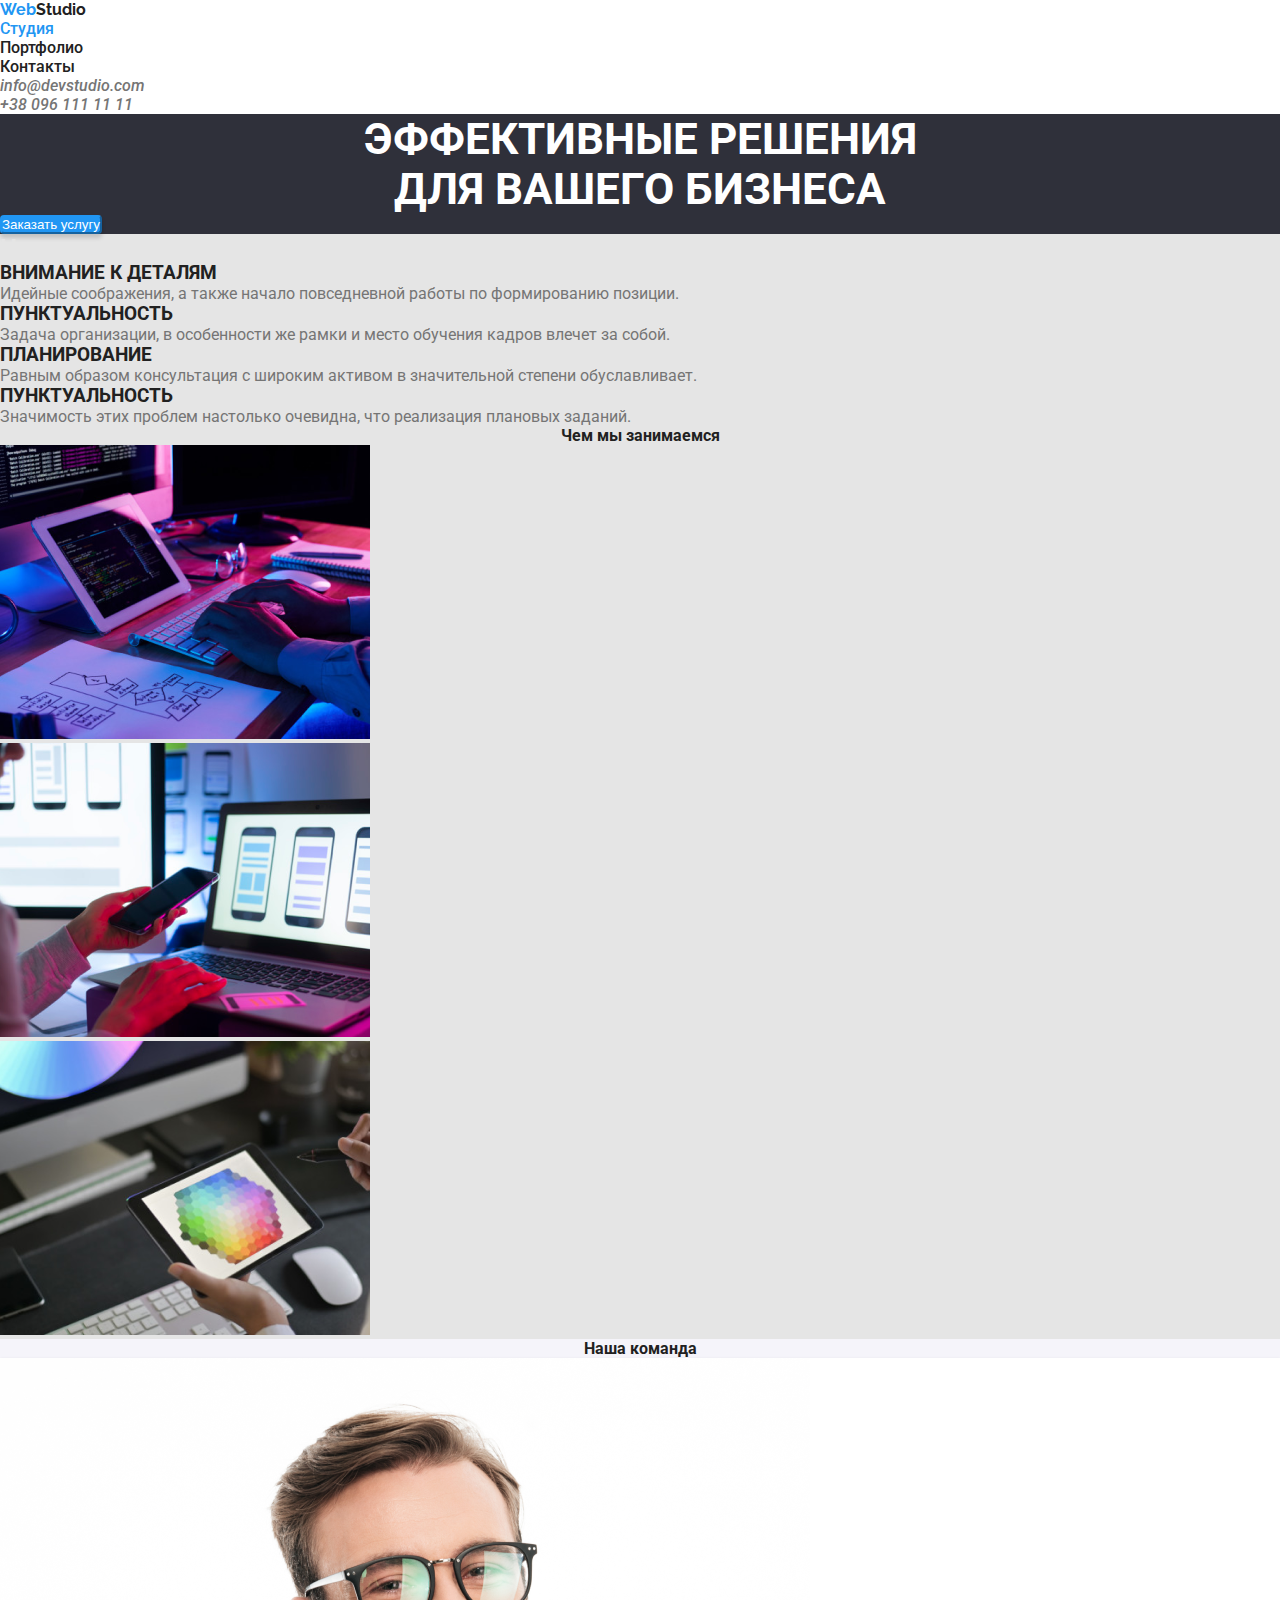
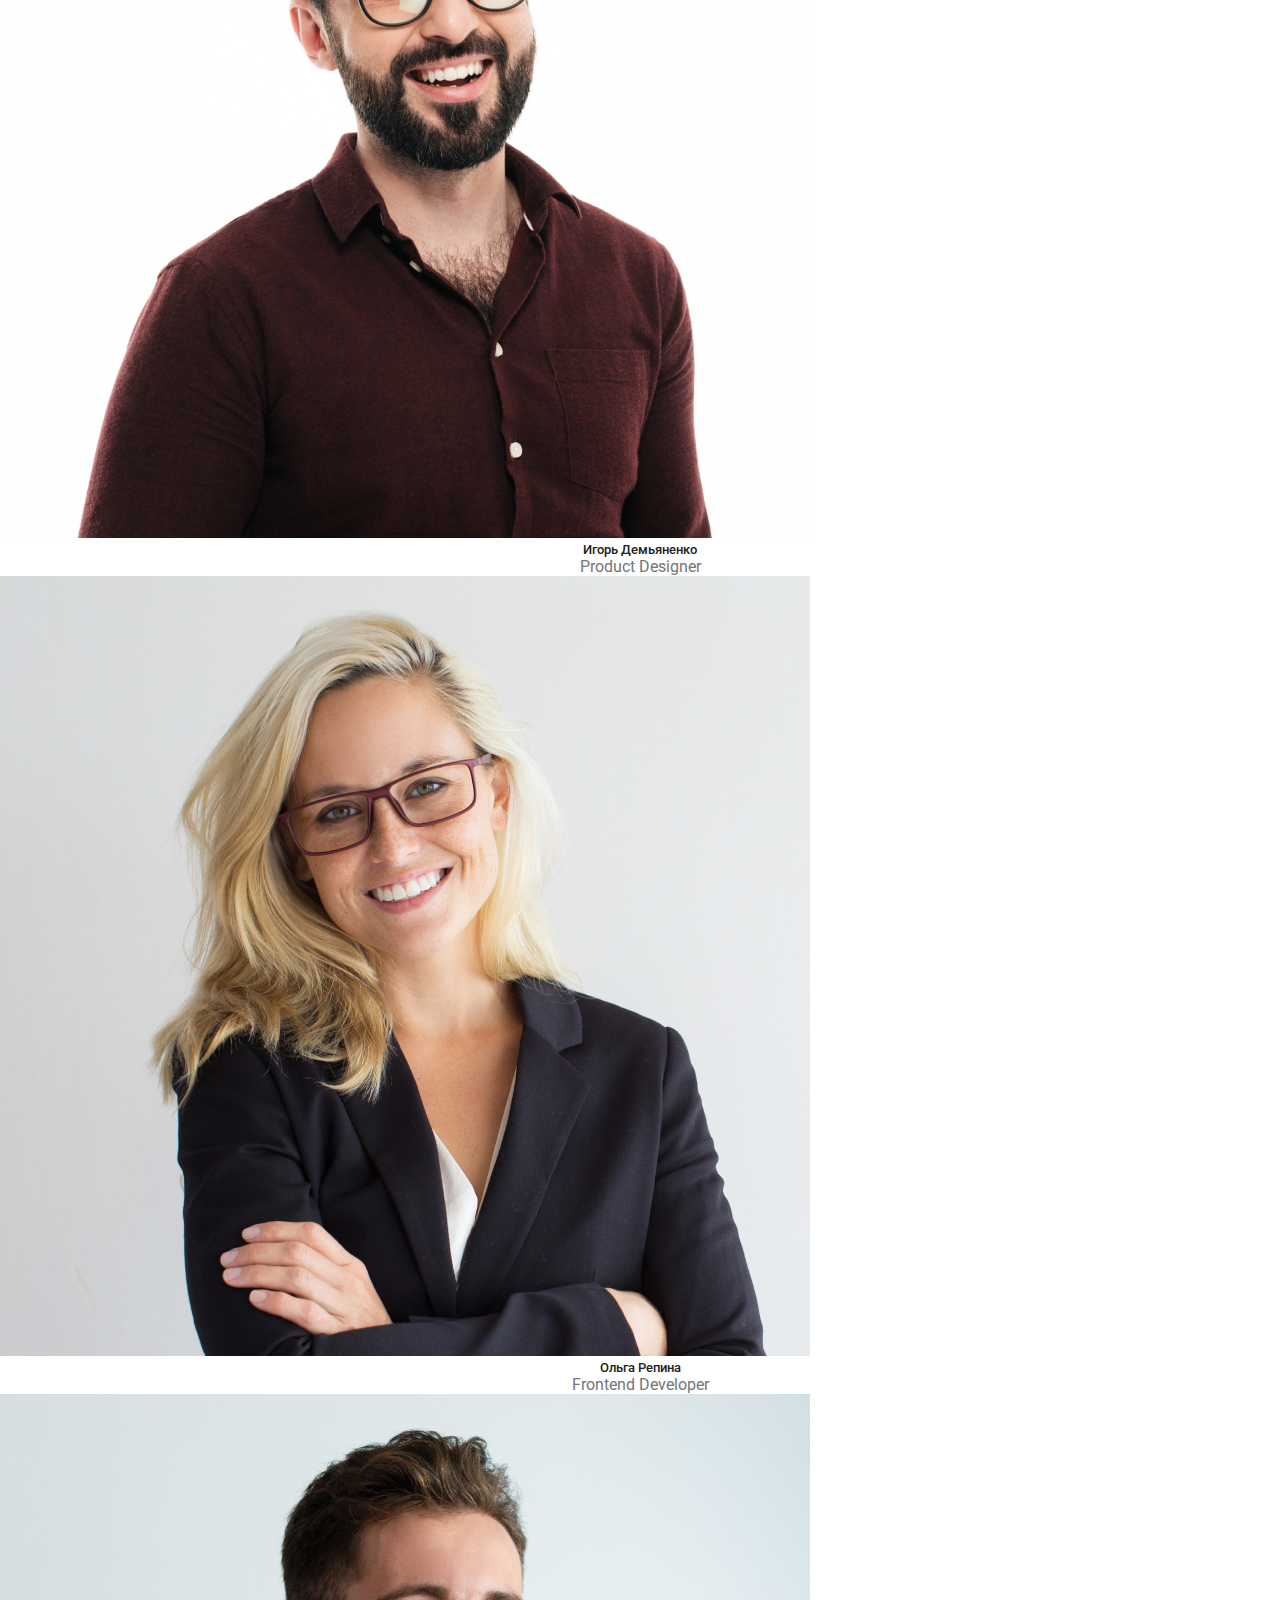
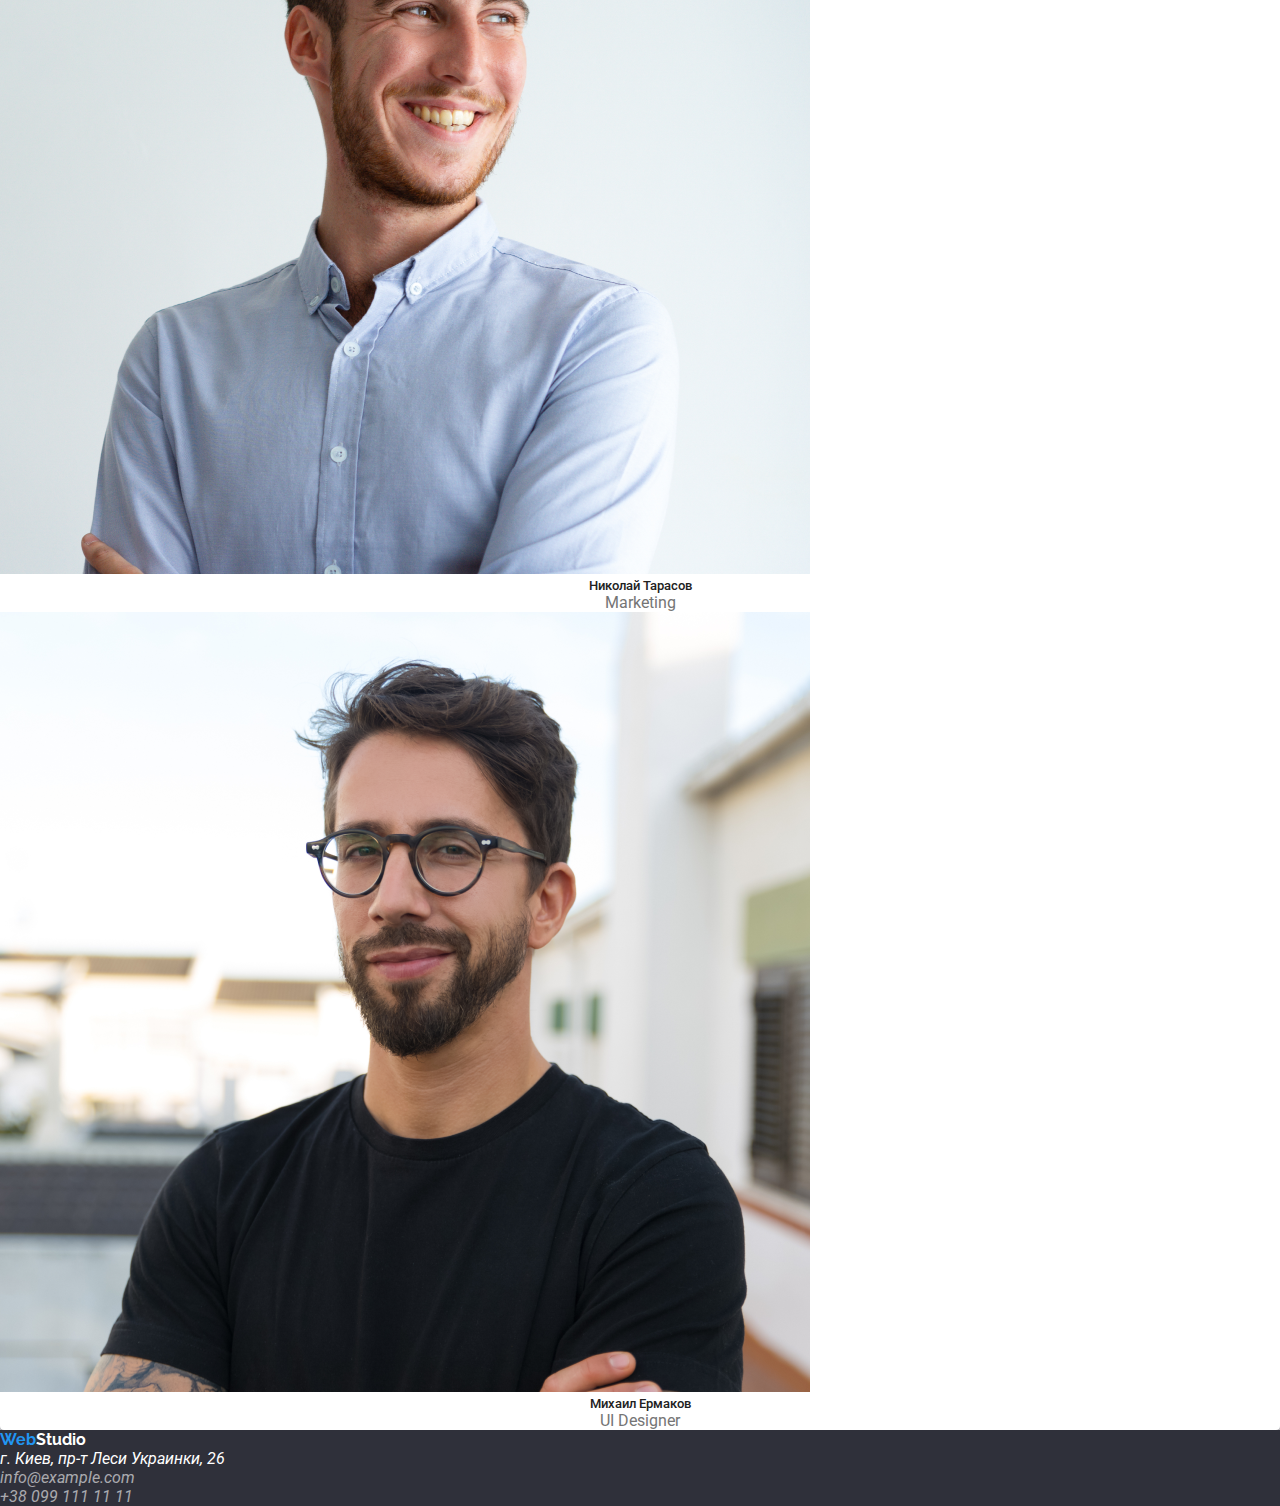
==== index.html @ 5e763c20 "initial" ====
<!DOCTYPE html>
<html lang="ru">
  <head>
    <meta charset="UTF-8" />
    <meta name="viewport" content="width=device-width, initial-scale=1.0" />
    <!--шрифт-->
    <link rel="preconnect" href="https://fonts.gstatic.com" />
    <link
      href="https://fonts.googleapis.com/css2?family=Oleo+Script&family=Raleway:wght@700&family=Roboto:wght@400;500;700;900&display=swap"
      rel="stylesheet"
    />
    <!--подключение стилей-->
    <link rel="stylesheet" href="css/style.css" />
    <title>Студия</title>
  </head>
  <body>
    <header>
      <a class="logo" href="index.html" lang="en">
        <span class="logo-contrast">Web</span>Studio</a
      >
      <nav>
        <ul class="navigation">
          <li class="active"><a href="index.html">Студия</a></li>
          <li><a href="potrfolio.html">Портфолио</a></li>
          <li><a href="contacts.html">Контакты</a></li>
        </ul>
      </nav>
      <address>
        <ul>
          <li>
            <a href="mailto:info@devstudio.com">info@devstudio.com</a>
          </li>
          <li>
            <a href="tel:+380961111111">+38 096 111 11 11</a>
          </li>
        </ul>
      </address>
    </header>
    <main>
      <section class="hero">
        <h1>
          Эффективные решения <br />
          для вашего бизнеса
        </h1>
        <button type="button">Заказать услугу</button>
      </section>
      <section class="advantages">
        <h2>Наши преимущества</h2>
        <ul>
          <li>
            <h3>Внимание к деталям</h3>
            <p>
              Идейные соображения, а также начало повседневной работы по
              формированию позиции.
            </p>
          </li>
          <li>
            <h3>Пунктуальность</h3>
            <p>
              Задача организации, в особенности же рамки и место обучения кадров
              влечет за собой.
            </p>
          </li>
          <li>
            <h3>Планирование</h3>
            <p>
              Равным образом консультация с широким активом в значительной
              степени обуславливает.
            </p>
          </li>
          <li>
            <h3>Пунктуальность</h3>
            <p>
              Значимость этих проблем настолько очевидна, что реализация
              плановых заданий.
            </p>
          </li>
        </ul>
      </section>
      <section class="services">
        <h4>Чем мы занимаемся</h4>
        <ul>
          <li>
            <img
              src="images/desctop.png"
              alt="рабочий стол с компьютером и клавиатурой"
            />
          </li>
          <li>
            <img
              src="images/smartphone.png"
              alt="смартфон в руке и ноутбук на фоне"
            />
          </li>
          <li>
            <img src="images/tablet.png" alt="планшет в руке" />
          </li>
        </ul>
      </section>
      <section class="team">
        <h4>Наша команда</h4>
        <ul>
          <li>
            <img src="images/demianenko.png" alt="Игорь Демьяненко" />
            <div>
              <h5>Игорь Демьяненко</h5>
              <p>Product Designer</p>
            </div>
          </li>
          <li>
            <img src="images/repina.png" alt="Ольга Репина" />
            <div>
              <h5>Ольга Репина</h5>
              <p>Frontend Developer</p>
            </div>
          </li>
          <li>
            <img src="images/tarasov.png" alt="Николай Тарасов" />
            <div>
              <h5>Николай Тарасов</h5>
              <p>Marketing</p>
            </div>
          </li>
          <li>
            <img src="images/jermakov.png" alt="Михаил Ермаков" />
            <div>
              <h5>Михаил Ермаков</h5>
              <p>UI Designer</p>
            </div>
          </li>
        </ul>
      </section>
    </main>
    <footer>
      <a class="logo" href="index.html" lang="en">
        <span class="logo-contrast">Web</span>Studio</a
      >
      <address>
        <ul>
          <li>г. Киев, пр-т Леси Украинки, 26</li>
          <li>
            <a href="mailto:info@example.com">info@example.com</a>
          </li>
          <li>
            <a href="tel:+380991111111">+38 099 111 11 11</a>
          </li>
        </ul>
      </address>
    </footer>
  </body>
</html>
---- css/style.css ----
* {
  margin: 0;
  padding: 0;
}

ul {
  list-style-type: none;
}

a {
  text-decoration: none;
}

:root {
  --main-background-color: #e5e5e5;
  --minor-background-color: #f5f4fa;
  --footer-background-color: #2f303a;
  --section-background-color: #ffffff;
  --main-button-color: #2196f3;
  --minor-button-color: #f5f4fa;
  --main-text-color: #212121;
  --minor-text-color: #757575;
  --contrast-text-color: #ffffff;
  --selected-text-color: #2196f3;
  --footer-adress-color: rgba(255, 255, 255, 0.6);
}

/*font-family: 'Oleo Script', cursive;
font-family: 'Raleway', sans-serif;
font-family: 'Roboto', sans-serif;*/

/*header*/

header {
  background-color: var(--section-background-color);
}

header .logo {
  font-family: Raleway, sans-serif;
  font-weight: 700;
  line-height: 1, 192;
  letter-spacing: 0, 03em;
  color: var(--main-text-color);
}

header .logo-contrast {
  color: var(--selected-text-color);
}

.navigation a {
  font-family: Roboto, sans-serif;
  font-weight: 500;
  line-height: 1, 143;
  letter-spacing: 0, 02em;
  color: var(--main-text-color);
}

.navigation a:hover,
.navigation a:focus,
.navigation a:active {
  color: var(--selected-text-color);
}

.navigation .active a {
  color: var(--selected-text-color);
}

header address a {
  font-family: Roboto, sans-serif;
  font-weight: 500;
  line-height: 1, 143;
  letter-spacing: 0, 02em;
  color: var(--minor-text-color);
}

header address a:hover,
header address a:focus,
header address a:active {
  color: var(--selected-text-color);
}

/*main*/

/*hero*/

.hero {
  font-family: Roboto, sans-serif;
  font-weight: 900;
  letter-spacing: 0, 06em;
  color: var(--contrast-text-color);
  background-color: var(--footer-background-color);
}

h1 {
  font-size: 44px;
  line-height: 50px;
  text-transform: uppercase;
  text-align: center;
}

.hero button {
  line-height: 1, 875;
  text-align: center;
  background-color: var(--main-button-color);
  color: var(--contrast-text-color);
  box-shadow: 0px 4px 4px rgba(0, 0, 0, 0.15);
  border-radius: 4px;
  border-color: var(--main-button-color);
}
/*section advantages*/

.advantages {
  font-family: Roboto, sans-serif;
  letter-spacing: 0, 03em;
  background-color: var(--main-background-color);
}

.advantages h2 {
  color: var(--main-background-color);
}

.advantages h3 {
  font-weight: 700;
  line-height: 1, 143;
  text-transform: uppercase;
  color: var(--main-text-color);
}

.advantages p {
  font-weight: 400;
  line-height: 1, 714;
  color: var(--minor-text-color);
}

/*section services*/

.services {
  font-family: Roboto, sans-serif;
  letter-spacing: 0, 03em;
  background-color: var(--main-background-color);
}

h4 {
  font-weight: 700;
  line-height: 1, 167;
  text-align: center;
  color: var(--main-text-color);
}

/*section team*/

.team {
  font-family: Roboto, sans-serif;
  letter-spacing: 0, 03em;
  background-color: var(--minor-background-color);
}

.team ul {
  background-color: var(--section-background-color);
  box-shadow: 0px 1px 3px rgba(0, 0, 0, 0.12), 0px 1px 1px rgba(0, 0, 0, 0.14),
    0px 2px 1px rgba(0, 0, 0, 0.2);
  border-radius: 0px 0px 4px 4px;
}

.team h5 {
  font-weight: 500;
  line-height: 1, 188;
  text-align: center;
  color: var(--main-text-color);
}

.team p {
  font-weight: 400;
  line-height: 1, 188;
  text-align: center;
  color: var(--minor-text-color);
}

/*footer*/

footer {
  background-color: var(--footer-background-color);
}

footer .logo {
  font-family: Raleway, sans-serif;
  font-weight: 700;
  line-height: 1, 192;
  letter-spacing: 0, 03em;
  color: var(--contrast-text-color);
}

footer .logo-contrast {
  color: var(--selected-text-color);
}
footer address ul {
  font-family: Roboto, sans-serif;
  font-weight: 400;
  line-height: 1, 714;
  letter-spacing: 0, 03em;
  color: var(--contrast-text-color);
}
footer address a {
  color: var(--footer-adress-color);
}

/*portfolio*/

/*buttons*/

.portfolio {
  font-family: Roboto, sans-serif;
  background-color: var(--main-background-color);
}

.buttons h2 {
  color: var(--main-background-color);
}

.buttons .item {
  font-weight: 500;
  line-height: 1, 625;
  letter-spacing: 0, 03em;
  text-align: center;
  color: var(--main-text-color);
  background-color: var(--minor-button-color);
  border-radius: 4px;
  border-color: var(--minor-button-color);
}

.buttons .item:hover,
.buttons .item:focus,
.buttons .item:active {
  color: var(--contrast-text-color);
  background-color: var(--main-button-color);
}

/*projects*/

.projects h2 {
  color: var(--main-background-color);
}

.projects li {
  list-style-type: none;
  background-color: var(--section-background-color);
  border: 1px;
  border-color: var(--section-background-color);
  box-sizing: border-box;
}

.projects h3 {
  font-weight: 700;
  line-height: 2;
  letter-spacing: 0, 06em;
  color: var(--main-text-color);
}

.projects p {
  font-weight: 400;
  line-height: 1, 875;
  letter-spacing: 0, 03em;
  color: var(--minor-text-color);
}
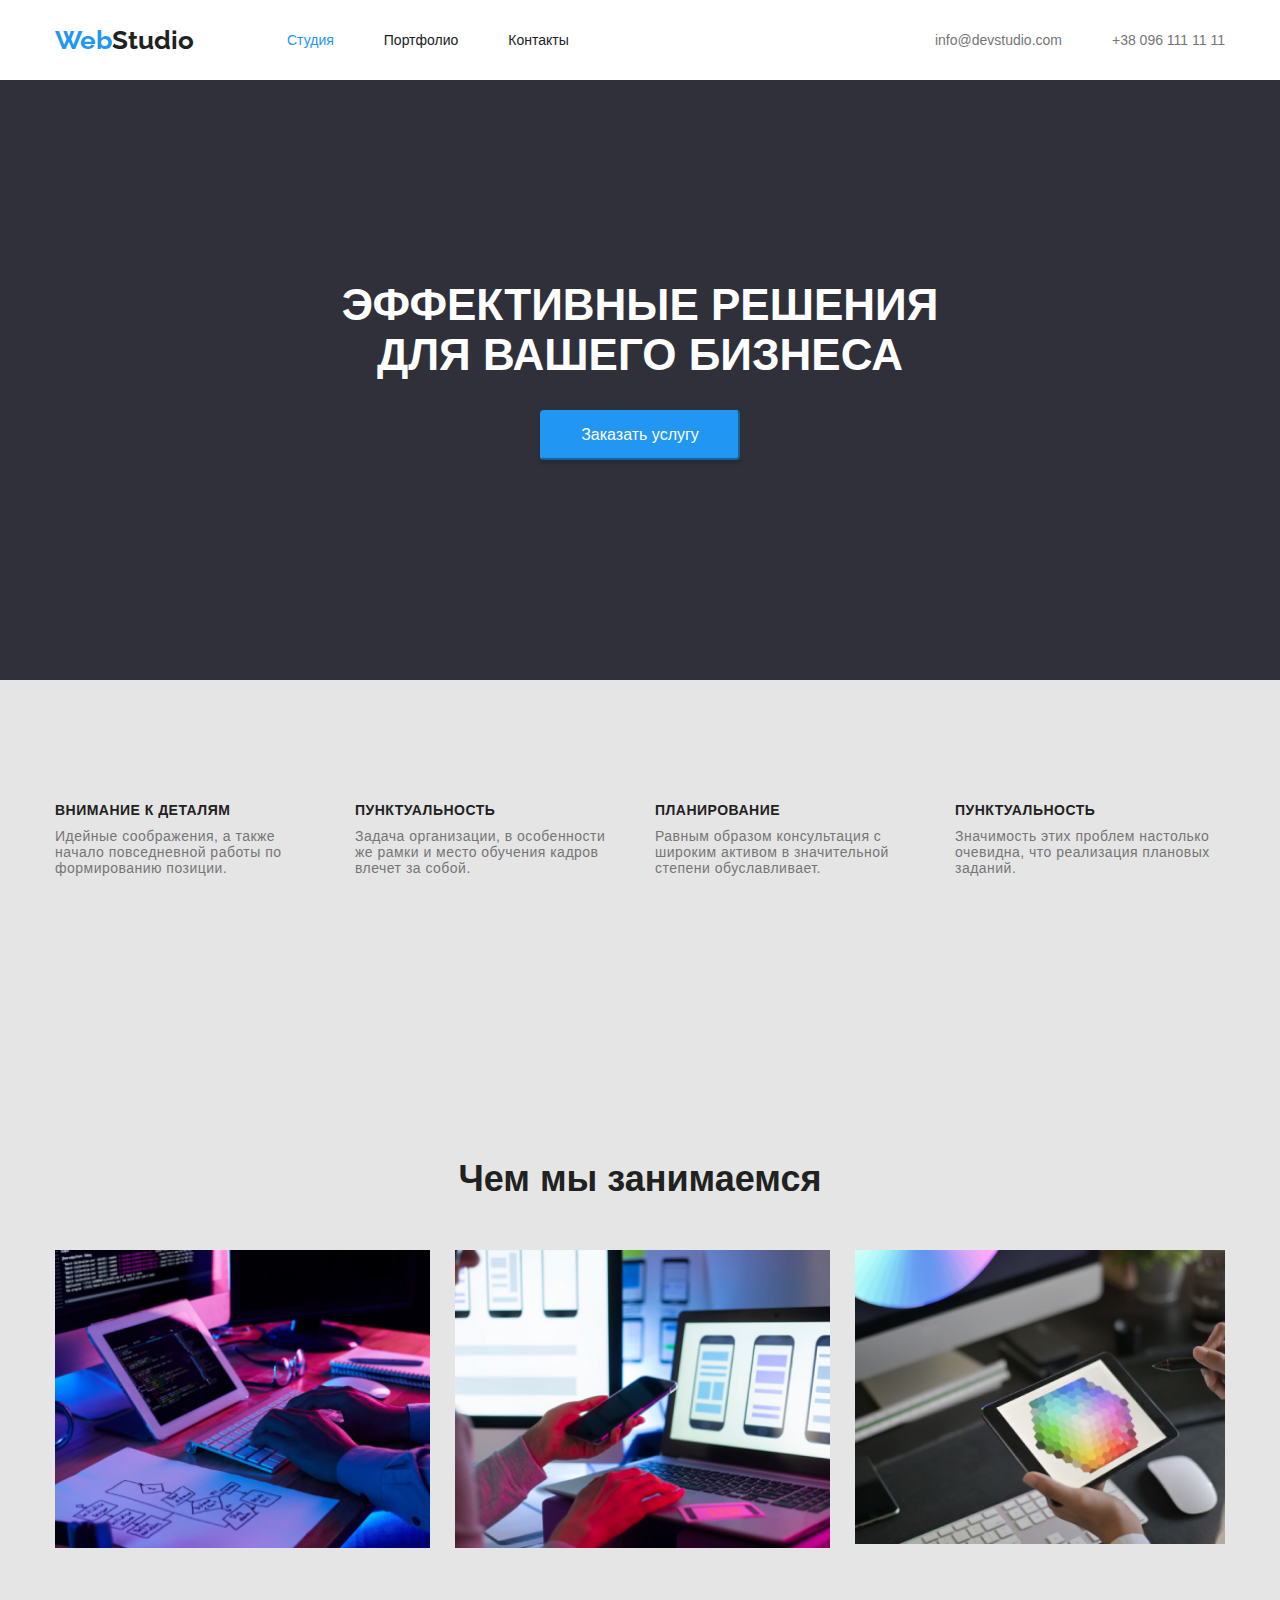
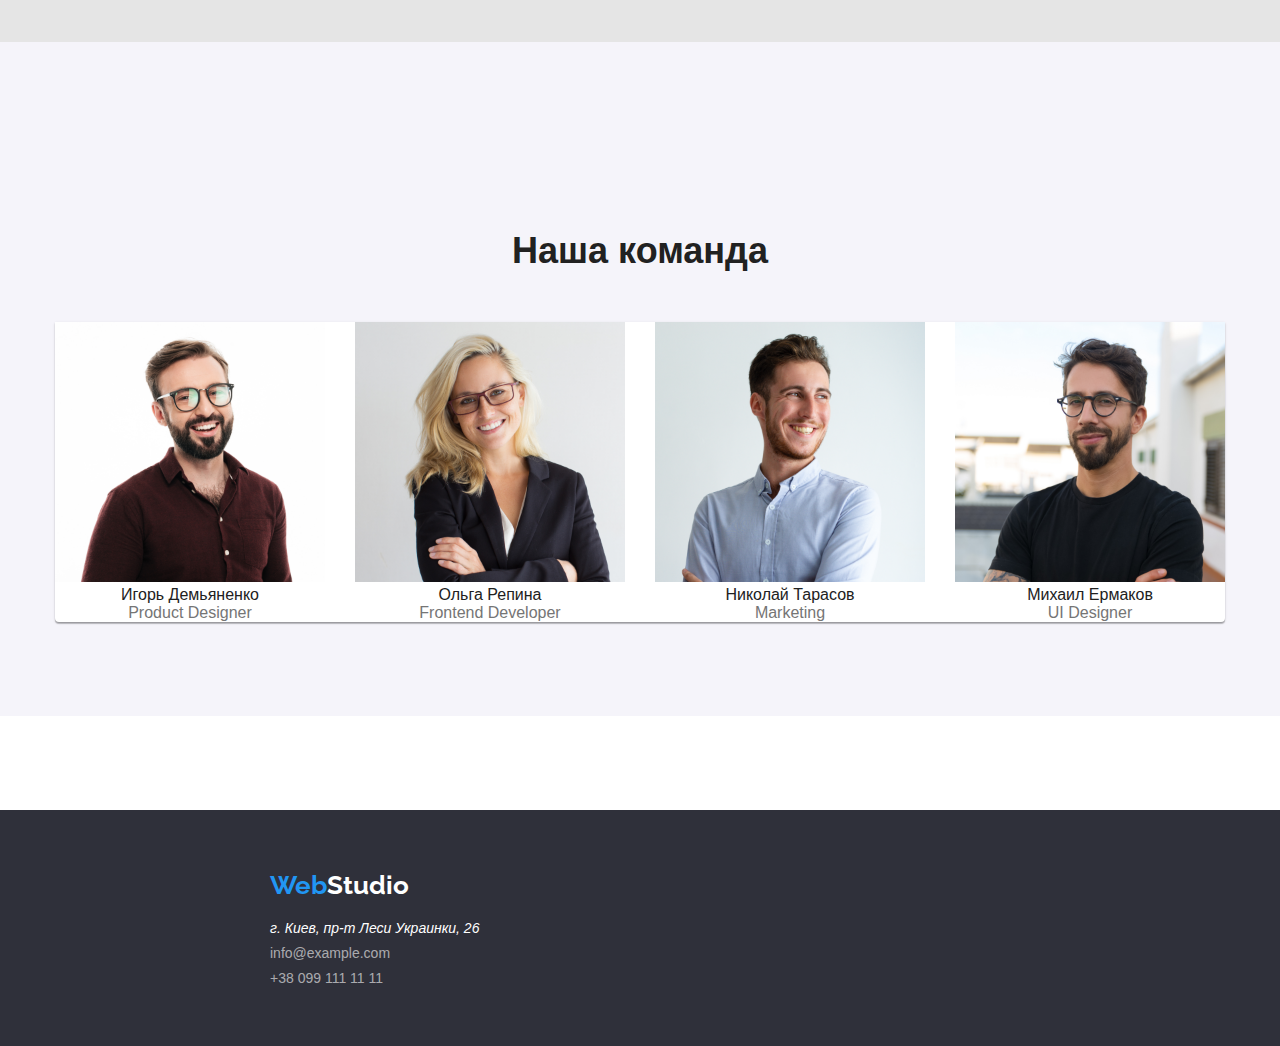
==== commit ce76fe50: "add container and formating" ====
--- a/index.html
+++ b/index.html
@@ -4,37 +4,38 @@
     <meta charset="UTF-8" />
     <meta name="viewport" content="width=device-width, initial-scale=1.0" />
     <!--шрифт-->
-    <link rel="preconnect" href="https://fonts.gstatic.com" />
-    <link
-      href="https://fonts.googleapis.com/css2?family=Oleo+Script&family=Raleway:wght@700&family=Roboto:wght@400;500;700;900&display=swap"
-      rel="stylesheet"
-    />
+
+    <link rel="preconnect" href="https://fonts.gstatic.com">
+<link href="https://fonts.googleapis.com/css2?family=Raleway:wght@400;500;700;900&display=swap" rel="stylesheet">
     <!--подключение стилей-->
+    <link rel="stylesheet" href="css/modern-normalize.css" />
     <link rel="stylesheet" href="css/style.css" />
     <title>Студия</title>
   </head>
   <body>
     <header>
-      <a class="logo" href="index.html" lang="en">
-        <span class="logo-contrast">Web</span>Studio</a
-      >
-      <nav>
-        <ul class="navigation">
-          <li class="active"><a href="index.html">Студия</a></li>
-          <li><a href="potrfolio.html">Портфолио</a></li>
-          <li><a href="contacts.html">Контакты</a></li>
-        </ul>
-      </nav>
-      <address>
-        <ul>
-          <li>
-            <a href="mailto:info@devstudio.com">info@devstudio.com</a>
-          </li>
-          <li>
-            <a href="tel:+380961111111">+38 096 111 11 11</a>
-          </li>
-        </ul>
-      </address>
+      <div class="container">
+        <a class="logo" href="index.html" lang="en">
+          <span class="logo-contrast">Web</span>Studio</a
+        >
+        <nav>
+          <ul class="navigation">
+            <li class="active"><a href="index.html">Студия</a></li>
+            <li><a href="potrfolio.html">Портфолио</a></li>
+            <li><a href="contacts.html">Контакты</a></li>
+          </ul>
+        </nav>
+        <address>
+          <ul>
+            <li>
+              <a href="mailto:info@devstudio.com">info@devstudio.com</a>
+            </li>
+            <li>
+              <a href="tel:+380961111111">+38 096 111 11 11</a>
+            </li>
+          </ul>
+        </address>
+      </div>
     </header>
     <main>
       <section class="hero">
@@ -46,6 +47,7 @@
       </section>
       <section class="advantages">
         <h2>Наши преимущества</h2>
+        <div class="container">
         <ul>
           <li>
             <h3>Внимание к деталям</h3>
@@ -76,8 +78,10 @@
             </p>
           </li>
         </ul>
+        </div>
       </section>
       <section class="services">
+        <div class="container">
         <h4>Чем мы занимаемся</h4>
         <ul>
           <li>
@@ -96,33 +100,52 @@
             <img src="images/tablet.png" alt="планшет в руке" />
           </li>
         </ul>
+        </div>
       </section>
       <section class="team">
+        <div class="container">
+
         <h4>Наша команда</h4>
         <ul>
           <li>
-            <img src="images/demianenko.png" alt="Игорь Демьяненко" />
+            <img
+              style="width: 270px"
+              src="images/demianenko.png"
+              alt="Игорь Демьяненко"
+            />
             <div>
               <h5>Игорь Демьяненко</h5>
               <p>Product Designer</p>
             </div>
           </li>
           <li>
-            <img src="images/repina.png" alt="Ольга Репина" />
+            <img
+              style="width: 270px"
+              src="images/repina.png"
+              alt="Ольга Репина"
+            />
             <div>
               <h5>Ольга Репина</h5>
               <p>Frontend Developer</p>
             </div>
           </li>
           <li>
-            <img src="images/tarasov.png" alt="Николай Тарасов" />
+            <img
+              style="width: 270px"
+              src="images/tarasov.png"
+              alt="Николай Тарасов"
+            />
             <div>
               <h5>Николай Тарасов</h5>
               <p>Marketing</p>
             </div>
           </li>
           <li>
-            <img src="images/jermakov.png" alt="Михаил Ермаков" />
+            <img
+              style="width: 270px"
+              src="images/jermakov.png"
+              alt="Михаил Ермаков"
+            />
             <div>
               <h5>Михаил Ермаков</h5>
               <p>UI Designer</p>
@@ -132,6 +155,7 @@
       </section>
     </main>
     <footer>
+      <div class="container">
       <a class="logo" href="index.html" lang="en">
         <span class="logo-contrast">Web</span>Studio</a
       >
@@ -146,6 +170,7 @@
           </li>
         </ul>
       </address>
+      </div>
     </footer>
   </body>
 </html>
--- a/css/style.css
+++ b/css/style.css
@@ -1,3 +1,6 @@
+html {
+  box-sizing: border-box;
+}
 * {
   margin: 0;
   padding: 0;
@@ -5,10 +8,31 @@
 
 ul {
   list-style-type: none;
+  text-decoration: none;
+  padding: 0;
+  margin: 0;
 }
 
 a {
   text-decoration: none;
+  text-transform: none;
+  font-style: normal;
+}
+
+*,
+::before,
+::after {
+  box-sizing: inherit;
+}
+h1,
+h2,
+h3,
+h4,
+h5,
+h6,
+p {
+  margin-top: 0px;
+  margin-bottom: 0px;
 }
 
 :root {
@@ -23,6 +47,7 @@
   --contrast-text-color: #ffffff;
   --selected-text-color: #2196f3;
   --footer-adress-color: rgba(255, 255, 255, 0.6);
+  --white: rgb(0, 0, 0);
 }
 
 /*font-family: 'Oleo Script', cursive;
@@ -31,28 +56,66 @@
 
 /*header*/
 
-header {
+.container {
+  width: 1200px;
+  padding-top: 94px;
+  padding-bottom: 94px;
+  padding-right: 15px;
+  padding-left: 15px;
+  margin: 0px auto 0px auto;
+}
+
+header .container,
+footer .container {
+  padding-top: 0px;
+  padding-bottom: 0px;
+}
+
+header .container {
   background-color: var(--section-background-color);
+
+  display: flex;
+  align-items: center;
 }
 
 header .logo {
   font-family: Raleway, sans-serif;
   font-weight: 700;
+  font-size: 26px;
   line-height: 1, 192;
   letter-spacing: 0, 03em;
   color: var(--main-text-color);
+  display: flex;
+  margin-right: 93px;
 }
 
 header .logo-contrast {
   color: var(--selected-text-color);
 }
 
+.navigation {
+  display: flex;
+}
+
+.navigation li {
+  display: flex;
+}
+
+.navigation li:not(:last-child) {
+  margin-right: 50px;
+}
+
 .navigation a {
   font-family: Roboto, sans-serif;
   font-weight: 500;
+  font-style: normal;
+  font-size: 14px;
   line-height: 1, 143;
   letter-spacing: 0, 02em;
   color: var(--main-text-color);
+
+  padding-top: 32px;
+  padding-bottom: 32px;
 }
 
 .navigation a:hover,
@@ -65,9 +128,27 @@
   color: var(--selected-text-color);
 }
 
+header address {
+  display: flex;
+  margin-left: auto;
+}
+
+header address ul {
+  display: flex;
+}
+
+header address li {
+  display: flex;
+}
+
+header address li:not(:last-child) {
+  margin-right: 50px;
+}
+
 header address a {
   font-family: Roboto, sans-serif;
   font-weight: 500;
+  font-size: 14px;
   line-height: 1, 143;
   letter-spacing: 0, 02em;
   color: var(--minor-text-color);
@@ -89,16 +170,22 @@
   letter-spacing: 0, 06em;
   color: var(--contrast-text-color);
   background-color: var(--footer-background-color);
+
+  height: 600px;
+
+  text-align: center;
 }
 
 h1 {
   font-size: 44px;
-  line-height: 50px;
+  line-height: 1, 36;
   text-transform: uppercase;
   text-align: center;
+  padding-top: 200px;
 }
 
 .hero button {
+  font-size: 16px;
   line-height: 1, 875;
   text-align: center;
   background-color: var(--main-button-color);
@@ -106,52 +193,89 @@
   box-shadow: 0px 4px 4px rgba(0, 0, 0, 0.15);
   border-radius: 4px;
   border-color: var(--main-button-color);
+
+  margin-top: 30px;
+  width: 200px;
+  height: 50px;
 }
 /*section advantages*/
 
 .advantages {
   font-family: Roboto, sans-serif;
-  letter-spacing: 0, 03em;
+  letter-spacing: 0.03em;
   background-color: var(--main-background-color);
 }
 
+.advantages .container {
+  padding-bottom: 0;
+}
+
+.advantages ul {
+  display: flex;
+}
+
+.advantages li {
+  width: 270px;
+  justify-content: start;
+}
+.advantages li:not(:last-child) {
+  margin-right: 30px;
+}
 .advantages h2 {
   color: var(--main-background-color);
 }
 
 .advantages h3 {
+  font-size: 14px;
   font-weight: 700;
   line-height: 1, 143;
   text-transform: uppercase;
   color: var(--main-text-color);
+  margin-bottom: 10px;
 }
 
 .advantages p {
   font-weight: 400;
+  font-size: 14px;
   line-height: 1, 714;
   color: var(--minor-text-color);
+  width: 270px;
 }
 
 /*section services*/
 
 .services {
   font-family: Roboto, sans-serif;
-  letter-spacing: 0, 03em;
+  letter-spacing: 0 03em;
   background-color: var(--main-background-color);
+  padding-top: 94px;
+}
+
+.services ul {
+  display: flex;
+  justify-content: center;
+}
+
+.services li:not(:last-child) {
+  display: flex;
+  margin-right: 30px;
 }
 
 h4 {
   font-weight: 700;
-  line-height: 1, 167;
-  text-align: center;
-  color: var(--main-text-color);
+  font-size: 36px;
+  line-height: 1, 17;
+  text-align: center;
+  color: var(--main-text-color);
+  margin-bottom: 50px;
+  padding-top: 94px;
 }
 
 /*section team*/
 
 .team {
   font-family: Roboto, sans-serif;
-  letter-spacing: 0, 03em;
+  letter-spacing: 0 03em;
   background-color: var(--minor-background-color);
 }
 
@@ -160,10 +284,18 @@
   box-shadow: 0px 1px 3px rgba(0, 0, 0, 0.12), 0px 1px 1px rgba(0, 0, 0, 0.14),
     0px 2px 1px rgba(0, 0, 0, 0.2);
   border-radius: 0px 0px 4px 4px;
+
+  display: flex;
+  justify-content: center;
+}
+
+.team li:not(:last-child) {
+  margin-right: 30px;
 }
 
 .team h5 {
   font-weight: 500;
+  font-size: 16px;
   line-height: 1, 188;
   text-align: center;
   color: var(--main-text-color);
@@ -171,6 +303,7 @@
 
 .team p {
   font-weight: 400;
+  font-size: 16px;
   line-height: 1, 188;
   text-align: center;
   color: var(--minor-text-color);
@@ -180,14 +313,18 @@
 
 footer {
   background-color: var(--footer-background-color);
+  margin-top: 94px;
+  padding-top: 60px;
 }
 
 footer .logo {
   font-family: Raleway, sans-serif;
   font-weight: 700;
+  font-size: 26px;
   line-height: 1, 192;
   letter-spacing: 0, 03em;
   color: var(--contrast-text-color);
+  margin-left: 215px;
 }
 
 footer .logo-contrast {
@@ -196,9 +333,16 @@
 footer address ul {
   font-family: Roboto, sans-serif;
   font-weight: 400;
+  font-size: 14px;
   line-height: 1, 714;
   letter-spacing: 0, 03em;
   color: var(--contrast-text-color);
+  margin-left: 215px;
+  margin-top: 20px;
+  padding-bottom: 60px;
+}
+footer address li:not(:last-child) {
+  margin-bottom: 9px;
 }
 footer address a {
   color: var(--footer-adress-color);
@@ -213,29 +357,88 @@
   background-color: var(--main-background-color);
 }
 
+.buttons-list {
+  display: flex;
+  margin-top: 94px;
+  justify-content: center;
+}
+
+.buttons-item:not(:last-child) {
+  margin-right: 8px;
+}
+
 .buttons h2 {
   color: var(--main-background-color);
 }
 
-.buttons .item {
+.buttons .button {
+  margin: 0;
+  padding: 6px 22px;
+  letter-spacing: 0.03em;
+  line-height: 1, 625;
+  font-size: 16px;
   font-weight: 500;
-  line-height: 1, 625;
-  letter-spacing: 0, 03em;
-  text-align: center;
+  text-align: center;
+  box-shadow: 0px 2px 2px rgba(0, 0, 0, 0.12);
+  text-shadow: 0px 4px 4px rgba(0, 0, 0, 0.25);
+  border-radius: 4px;
+  border: 0;
   color: var(--main-text-color);
   background-color: var(--minor-button-color);
+}
+
+.buttons-item {
+  border-color: var(--minor-button-color);
+}
+
+.buttons-item:hover,
+.buttons-item:focus,
+.buttons-item:active {
+  color: var(--contrast-text-color);
+  background-color: var(--main-button-color);
+}
+
+/*projects*/
+.portfolio {
+  padding-left: 15px;
+  padding-right: 15px;
+  margin-left: auto;
+  margin-right: auto;
+}
+
+.portfolio .buttons {
+  display: flex;
+  justify-content: center;
+}
+
+.portfolio .buttons .item {
+  margin: 0;
+  padding: 6px 22px;
+  letter-spacing: 0 03em;
+  line-height: 1.62;
+  box-shadow: 0px 2px 2px rgba(0, 0, 0, 0.12);
+  text-shadow: 0px 4px 4px rgba(0, 0, 0, 0.25);
   border-radius: 4px;
-  border-color: var(--minor-button-color);
-}
-
-.buttons .item:hover,
-.buttons .item:focus,
-.buttons .item:active {
+  border: 0;
+}
+.portfolio .buttons .item:hover,
+.portfolio .buttons .item:focus,
+.portfolio .buttons .item:active {
   color: var(--contrast-text-color);
   background-color: var(--main-button-color);
 }
-
-/*projects*/
+.projects-list {
+  display: flex;
+  flex-wrap: wrap;
+}
+.projects-item {
+  width: calc((100% - 30px * 2=) / 3);
+  margin-right: 30px;
+}
+
+.projects-item img {
+  display: block;
+}
 
 .projects h2 {
   color: var(--main-background-color);
@@ -244,21 +447,24 @@
 .projects li {
   list-style-type: none;
   background-color: var(--section-background-color);
-  border: 1px;
-  border-color: var(--section-background-color);
-  box-sizing: border-box;
-}
-
+}
+.projects li:nth-last-child(3n) {
+  margin-right: 0;
+}
 .projects h3 {
   font-weight: 700;
+  font-size: 18px;
   line-height: 2;
-  letter-spacing: 0, 06em;
+  letter-spacing: 0 06em;
   color: var(--main-text-color);
 }
 
 .projects p {
   font-weight: 400;
+  font-size: 16px;
   line-height: 1, 875;
-  letter-spacing: 0, 03em;
+  letter-spacing: 0 03em;
   color: var(--minor-text-color);
-}
+  margin-top: 20px;
+  margin-bottom: 4px;
+}
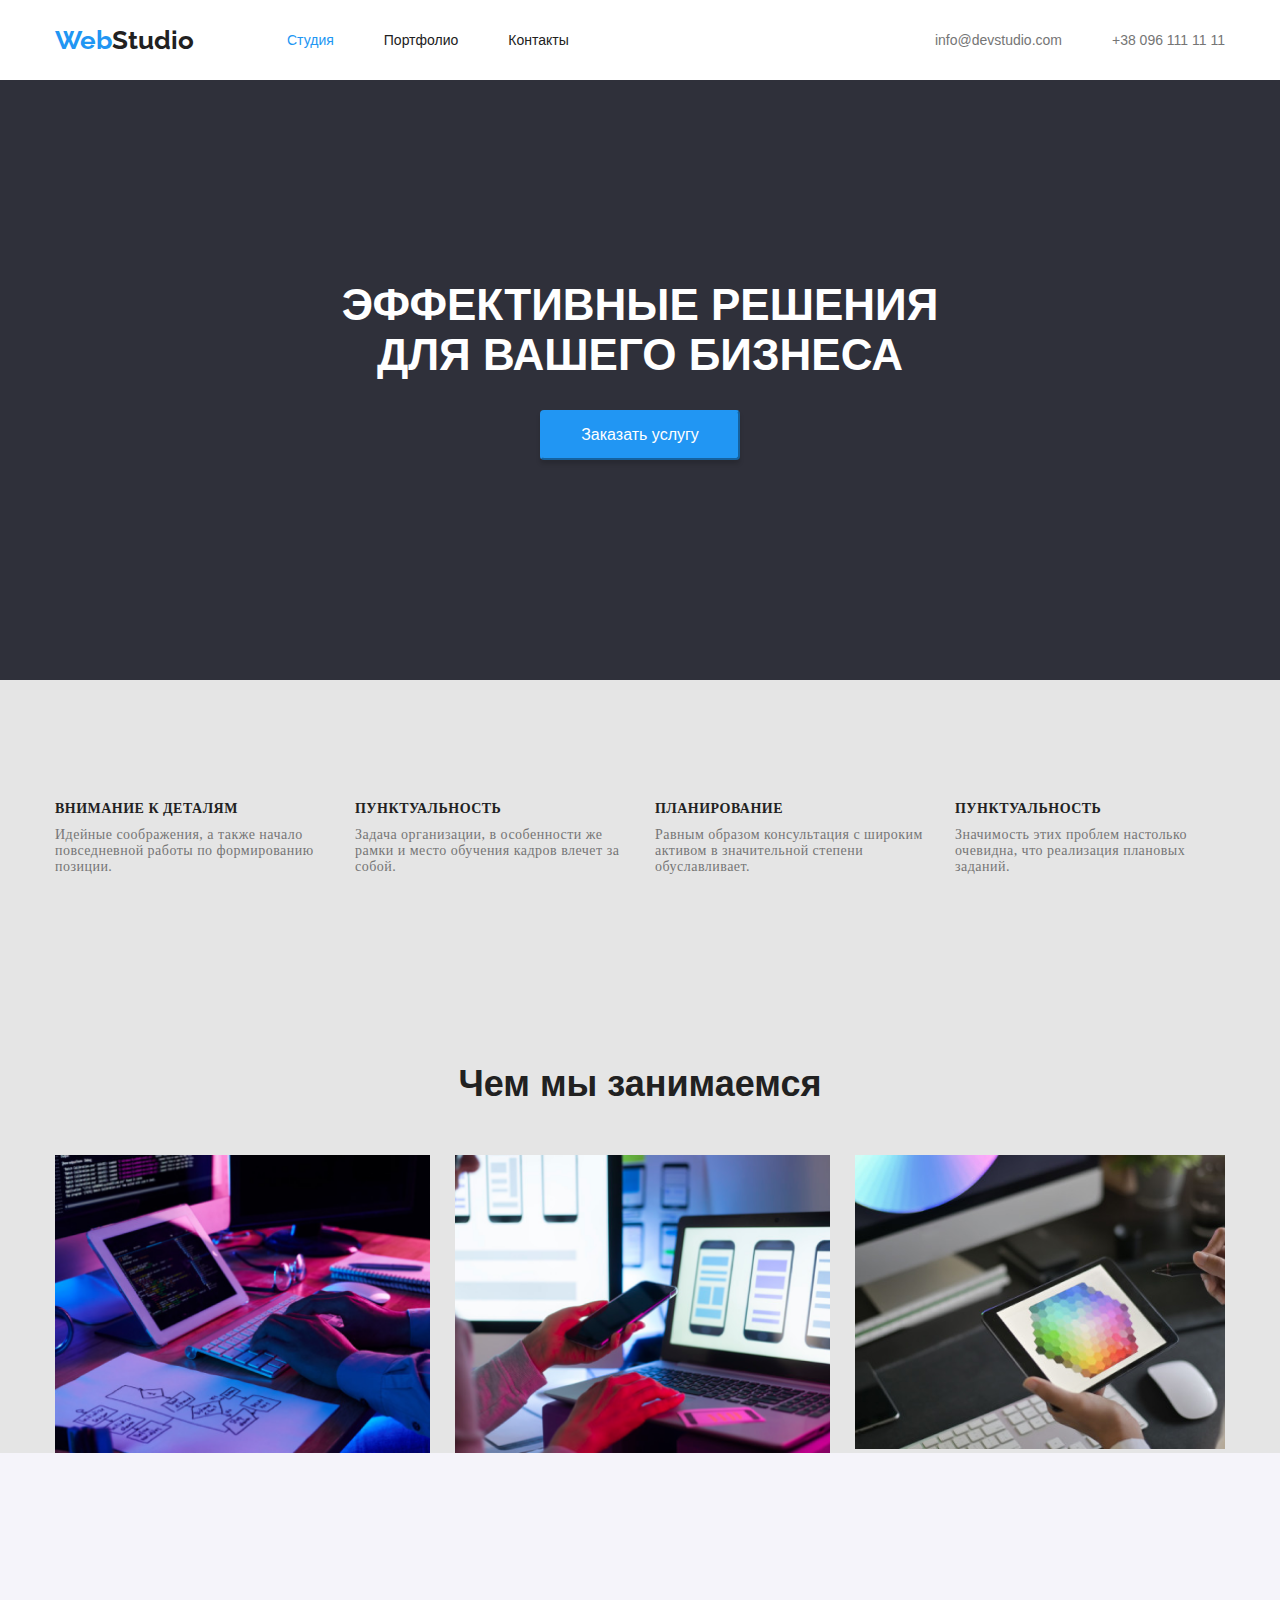
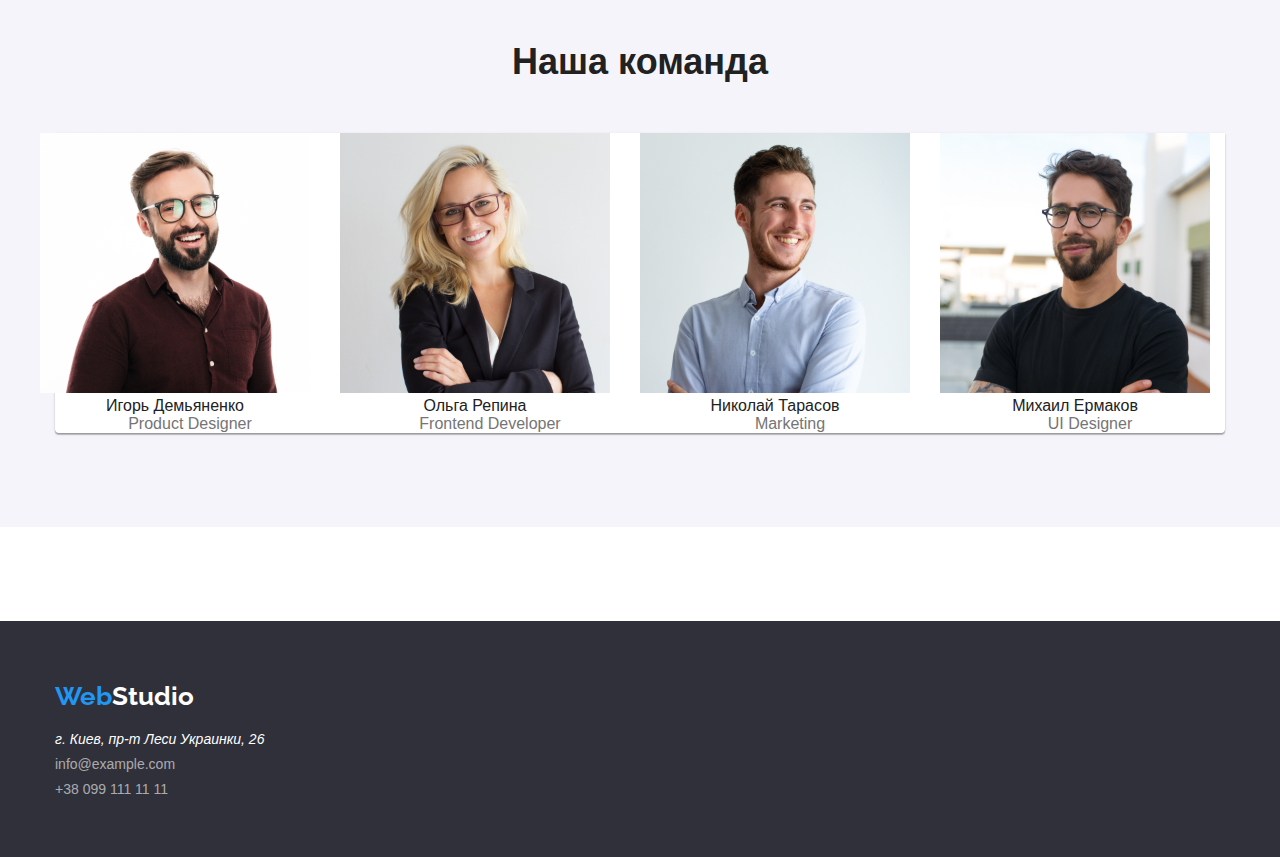
==== commit a93216f1: "team-item-corrected" ====
--- a/index.html
+++ b/index.html
@@ -78,10 +78,10 @@
             </p>
           </li>
         </ul>
-        </div>
+       
       </section>
       <section class="services">
-        <div class="container">
+       
         <h4>Чем мы занимаемся</h4>
         <ul>
           <li>
@@ -100,7 +100,7 @@
             <img src="images/tablet.png" alt="планшет в руке" />
           </li>
         </ul>
-        </div>
+       </div>
       </section>
       <section class="team">
         <div class="container">
@@ -108,48 +108,53 @@
         <h4>Наша команда</h4>
         <ul>
           <li>
+            <div class="team-item">
             <img
               style="width: 270px"
               src="images/demianenko.png"
               alt="Игорь Демьяненко"
             />
-            <div>
+            <div class="team-description">
               <h5>Игорь Демьяненко</h5>
               <p>Product Designer</p>
+              </div>
             </div>
           </li>
           <li>
+            <div class="team-item">
             <img
               style="width: 270px"
               src="images/repina.png"
               alt="Ольга Репина"
             />
-            <div>
+             <div class="team-description">
               <h5>Ольга Репина</h5>
               <p>Frontend Developer</p>
-            </div>
+            </div></div>
           </li>
           <li>
+            <div class="team-item">
             <img
               style="width: 270px"
               src="images/tarasov.png"
               alt="Николай Тарасов"
             />
-            <div>
+             <div class="team-description">
               <h5>Николай Тарасов</h5>
               <p>Marketing</p>
-            </div>
+            </div></div>
           </li>
           <li>
+            <div class="team-item">
             <img
               style="width: 270px"
               src="images/jermakov.png"
               alt="Михаил Ермаков"
             />
-            <div>
+             <div class="team-description">
               <h5>Михаил Ермаков</h5>
               <p>UI Designer</p>
-            </div>
+            </div></div>
           </li>
         </ul>
       </section>
--- a/css/style.css
+++ b/css/style.css
@@ -201,7 +201,7 @@
 /*section advantages*/
 
 .advantages {
-  font-family: Roboto, sans-serif;
+  font-family: Roboto;
   letter-spacing: 0.03em;
   background-color: var(--main-background-color);
 }
@@ -228,7 +228,7 @@
 .advantages h3 {
   font-size: 14px;
   font-weight: 700;
-  line-height: 1, 143;
+  line-height: 1, 17;
   text-transform: uppercase;
   color: var(--main-text-color);
   margin-bottom: 10px;
@@ -237,7 +237,7 @@
 .advantages p {
   font-weight: 400;
   font-size: 14px;
-  line-height: 1, 714;
+  line-height: 1, 71;
   color: var(--minor-text-color);
   width: 270px;
 }
@@ -288,8 +288,11 @@
   display: flex;
   justify-content: center;
 }
-
-.team li:not(:last-child) {
+.team li :not(:last-child) {
+  margin-right: 30px;
+}
+
+.team-item:not(:last-child) {
   margin-right: 30px;
 }
 
@@ -324,7 +327,6 @@
   line-height: 1, 192;
   letter-spacing: 0, 03em;
   color: var(--contrast-text-color);
-  margin-left: 215px;
 }
 
 footer .logo-contrast {
@@ -337,7 +339,7 @@
   line-height: 1, 714;
   letter-spacing: 0, 03em;
   color: var(--contrast-text-color);
-  margin-left: 215px;
+
   margin-top: 20px;
   padding-bottom: 60px;
 }
@@ -363,15 +365,11 @@
   justify-content: center;
 }
 
-.buttons-item:not(:last-child) {
+.buttons-item {
   margin-right: 8px;
 }
 
-.buttons h2 {
-  color: var(--main-background-color);
-}
-
-.buttons .button {
+.button {
   margin: 0;
   padding: 6px 22px;
   letter-spacing: 0.03em;
@@ -432,10 +430,17 @@
   flex-wrap: wrap;
 }
 .projects-item {
-  width: calc((100% - 30px * 2=) / 3);
+  width: calc((100% - 30px * 2) / 3);
   margin-right: 30px;
-}
-
+  margin-bottom: 30px;
+}
+
+.projects-item:nth-child(3n) {
+  margin-right: 0px;
+}
+.projects-item:nth-last-child(-n + 3) {
+  margin-bottom: 0px;
+}
 .projects-item img {
   display: block;
 }
@@ -448,9 +453,7 @@
   list-style-type: none;
   background-color: var(--section-background-color);
 }
-.projects li:nth-last-child(3n) {
-  margin-right: 0;
-}
+
 .projects h3 {
   font-weight: 700;
   font-size: 18px;
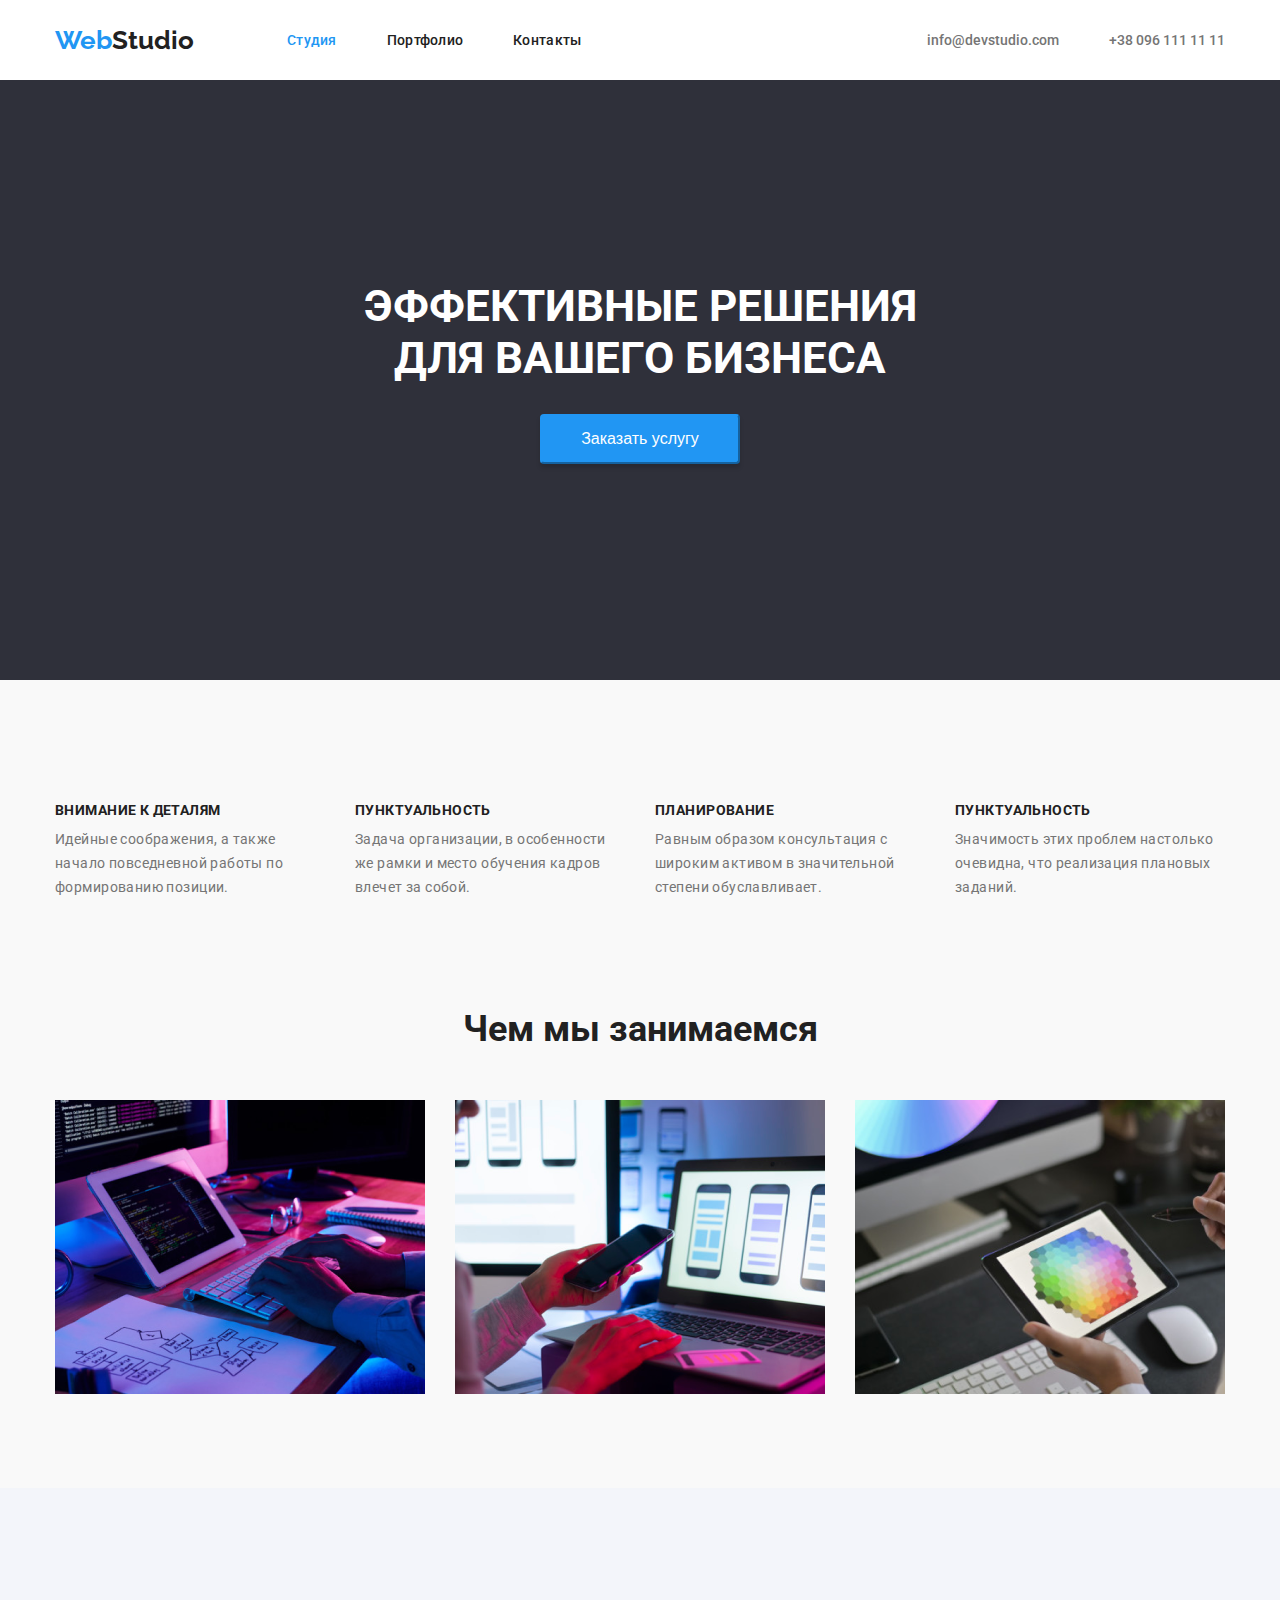
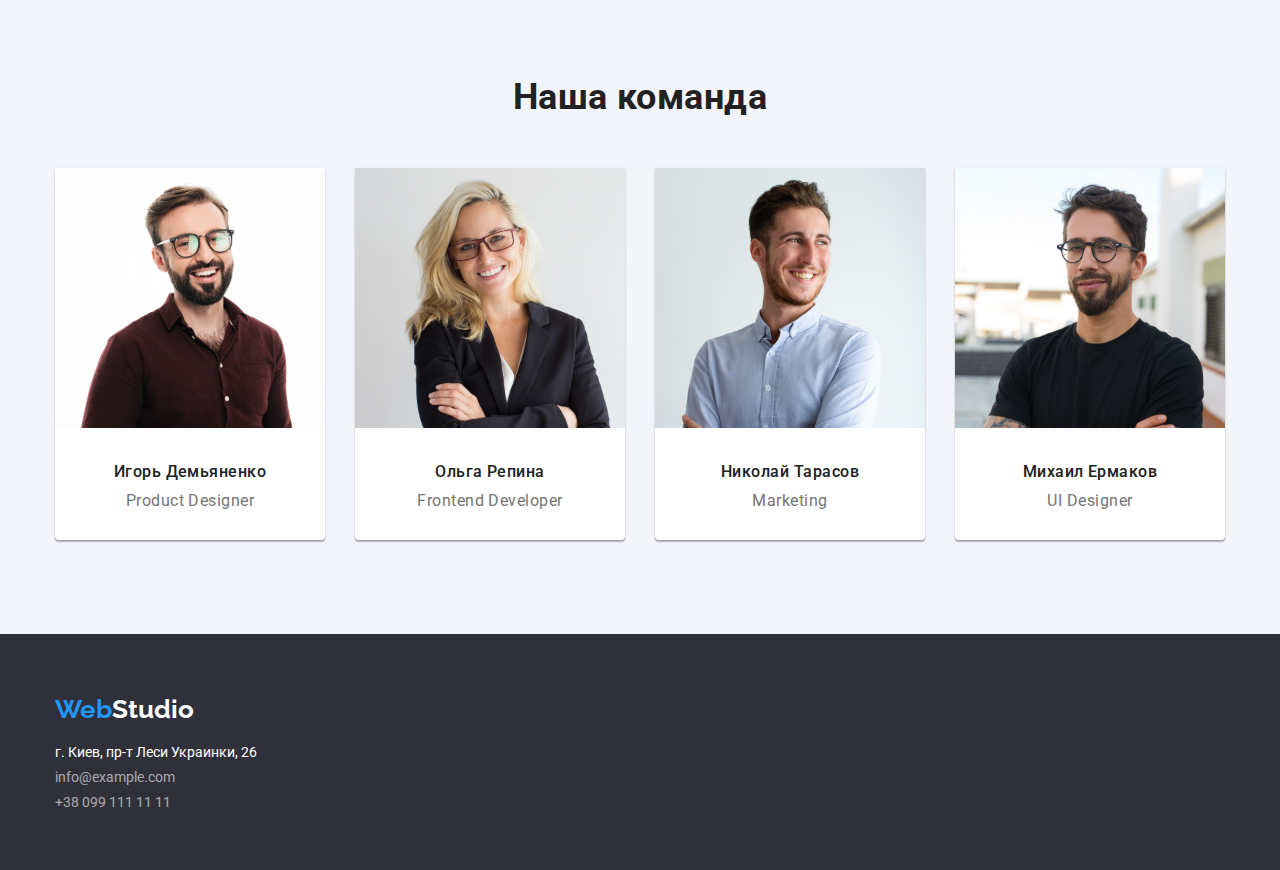
==== commit bf682c71: "fonts fix" ====
--- a/index.html
+++ b/index.html
@@ -6,7 +6,7 @@
     <!--шрифт-->
 
     <link rel="preconnect" href="https://fonts.gstatic.com">
-<link href="https://fonts.googleapis.com/css2?family=Raleway:wght@400;500;700;900&display=swap" rel="stylesheet">
+<link href="https://fonts.googleapis.com/css2?family=Raleway:wght@700&family=Roboto:wght@400;500;700;900&display=swap" rel="stylesheet">
     <!--подключение стилей-->
     <link rel="stylesheet" href="css/modern-normalize.css" />
     <link rel="stylesheet" href="css/style.css" />
@@ -103,60 +103,46 @@
        </div>
       </section>
       <section class="team">
-        <div class="container">
-
+        <div class="container"> 
+          <div>
         <h4>Наша команда</h4>
-        <ul>
-          <li>
-            <div class="team-item">
-            <img
-              style="width: 270px"
-              src="images/demianenko.png"
-              alt="Игорь Демьяненко"
-            />
+        <ul class="team-list">
+          <li class="team-item">
+            <div>
+            <img style="width: 270px" src="images/demianenko.png" alt="Игорь Демьяненко" />
             <div class="team-description">
               <h5>Игорь Демьяненко</h5>
               <p>Product Designer</p>
               </div>
             </div>
           </li>
-          <li>
-            <div class="team-item">
-            <img
-              style="width: 270px"
-              src="images/repina.png"
-              alt="Ольга Репина"
-            />
+          <li class="team-item">
+            <div >
+            <img style="width: 270px" src="images/repina.png" alt="Ольга Репина" />
              <div class="team-description">
               <h5>Ольга Репина</h5>
               <p>Frontend Developer</p>
             </div></div>
           </li>
-          <li>
-            <div class="team-item">
-            <img
-              style="width: 270px"
-              src="images/tarasov.png"
-              alt="Николай Тарасов"
-            />
+          <li class="team-item">
+            <div >
+            <img style="width: 270px" src="images/tarasov.png" alt="Николай Тарасов" />
              <div class="team-description">
               <h5>Николай Тарасов</h5>
               <p>Marketing</p>
             </div></div>
           </li>
-          <li>
-            <div class="team-item">
-            <img
-              style="width: 270px"
-              src="images/jermakov.png"
-              alt="Михаил Ермаков"
-            />
+          <li class="team-item">
+            <div >
+            <img style="width: 270px" src="images/jermakov.png" alt="Михаил Ермаков" />
              <div class="team-description">
               <h5>Михаил Ермаков</h5>
               <p>UI Designer</p>
             </div></div>
           </li>
         </ul>
+        </div>
+        </div>
       </section>
     </main>
     <footer>
--- a/css/style.css
+++ b/css/style.css
@@ -36,8 +36,8 @@
 }
 
 :root {
-  --main-background-color: #e5e5e5;
-  --minor-background-color: #f5f4fa;
+  --main-background-color: #f9f9f9;
+  --minor-background-color: #f3f5fa;
   --footer-background-color: #2f303a;
   --section-background-color: #ffffff;
   --main-button-color: #2196f3;
@@ -106,12 +106,12 @@
 }
 
 .navigation a {
-  font-family: Roboto, sans-serif;
+  font-family: Roboto;
   font-weight: 500;
   font-style: normal;
   font-size: 14px;
-  line-height: 1, 143;
-  letter-spacing: 0, 02em;
+  line-height: 1.143;
+  letter-spacing: 0.02em;
   color: var(--main-text-color);
 
   padding-top: 32px;
@@ -131,6 +131,7 @@
 header address {
   display: flex;
   margin-left: auto;
+  font-family: Roboto, sans-serif;
 }
 
 header address ul {
@@ -186,7 +187,7 @@
 
 .hero button {
   font-size: 16px;
-  line-height: 1, 875;
+  line-height: 1.875;
   text-align: center;
   background-color: var(--main-button-color);
   color: var(--contrast-text-color);
@@ -226,18 +227,24 @@
 }
 
 .advantages h3 {
+  font-family: Roboto;
   font-size: 14px;
   font-weight: 700;
-  line-height: 1, 17;
+  font-style: normal;
+  letter-spacing: 0.03em;
+  line-height: 1.17;
   text-transform: uppercase;
   color: var(--main-text-color);
   margin-bottom: 10px;
 }
 
 .advantages p {
+  font-family: Roboto;
   font-weight: 400;
+  font-style: normal;
+  letter-spacing: 0.03em;
   font-size: 14px;
-  line-height: 1, 71;
+  line-height: 1.71;
   color: var(--minor-text-color);
   width: 270px;
 }
@@ -248,7 +255,7 @@
   font-family: Roboto, sans-serif;
   letter-spacing: 0 03em;
   background-color: var(--main-background-color);
-  padding-top: 94px;
+  padding-top: 14px;
 }
 
 .services ul {
@@ -259,6 +266,7 @@
 .services li:not(:last-child) {
   display: flex;
   margin-right: 30px;
+  margin-bottom: 94px;
 }
 
 h4 {
@@ -275,25 +283,25 @@
 
 .team {
   font-family: Roboto, sans-serif;
-  letter-spacing: 0 03em;
+  letter-spacing: 0.03em;
   background-color: var(--minor-background-color);
 }
 
 .team ul {
+  display: flex;
+  justify-content: centre;
+}
+
+.team-item {
+  margin-right: 30px;
   background-color: var(--section-background-color);
   box-shadow: 0px 1px 3px rgba(0, 0, 0, 0.12), 0px 1px 1px rgba(0, 0, 0, 0.14),
     0px 2px 1px rgba(0, 0, 0, 0.2);
   border-radius: 0px 0px 4px 4px;
-
-  display: flex;
-  justify-content: center;
-}
-.team li :not(:last-child) {
-  margin-right: 30px;
-}
-
-.team-item:not(:last-child) {
-  margin-right: 30px;
+}
+
+.team-item:last-child {
+  margin-right: 0;
 }
 
 .team h5 {
@@ -302,6 +310,8 @@
   line-height: 1, 188;
   text-align: center;
   color: var(--main-text-color);
+  padding-top: 30px;
+  padding-bottom: 10px;
 }
 
 .team p {
@@ -310,19 +320,21 @@
   line-height: 1, 188;
   text-align: center;
   color: var(--minor-text-color);
+  padding-bottom: 30px;
 }
 
 /*footer*/
 
 footer {
   background-color: var(--footer-background-color);
-  margin-top: 94px;
+
   padding-top: 60px;
 }
 
 footer .logo {
-  font-family: Raleway, sans-serif;
+  font-family: Raleway;
   font-weight: 700;
+  font-style: normal;
   font-size: 26px;
   line-height: 1, 192;
   letter-spacing: 0, 03em;
@@ -337,6 +349,7 @@
   font-weight: 400;
   font-size: 14px;
   line-height: 1, 714;
+  font-style: normal;
   letter-spacing: 0, 03em;
   color: var(--contrast-text-color);
 
@@ -365,11 +378,11 @@
   justify-content: center;
 }
 
+.buttons-list li {
+  margin-right: 8px;
+}
+
 .buttons-item {
-  margin-right: 8px;
-}
-
-.button {
   margin: 0;
   padding: 6px 22px;
   letter-spacing: 0.03em;
@@ -377,16 +390,11 @@
   font-size: 16px;
   font-weight: 500;
   text-align: center;
-  box-shadow: 0px 2px 2px rgba(0, 0, 0, 0.12);
-  text-shadow: 0px 4px 4px rgba(0, 0, 0, 0.25);
+
   border-radius: 4px;
   border: 0;
   color: var(--main-text-color);
   background-color: var(--minor-button-color);
-}
-
-.buttons-item {
-  border-color: var(--minor-button-color);
 }
 
 .buttons-item:hover,
@@ -433,6 +441,9 @@
   width: calc((100% - 30px * 2) / 3);
   margin-right: 30px;
   margin-bottom: 30px;
+  background-color: var(--section-background-color);
+  border: 1px solid #eeeeee, 100%;
+  overflow: hidden;
 }
 
 .projects-item:nth-child(3n) {
@@ -444,6 +455,12 @@
 .projects-item img {
   display: block;
 }
+.proget-discription {
+  padding-top: 24px;
+  padding-right: 20px;
+  padding-bottom: 24px;
+  padding-left: 24px;
+}
 
 .projects h2 {
   color: var(--main-background-color);
@@ -451,7 +468,6 @@
 
 .projects li {
   list-style-type: none;
-  background-color: var(--section-background-color);
 }
 
 .projects h3 {
